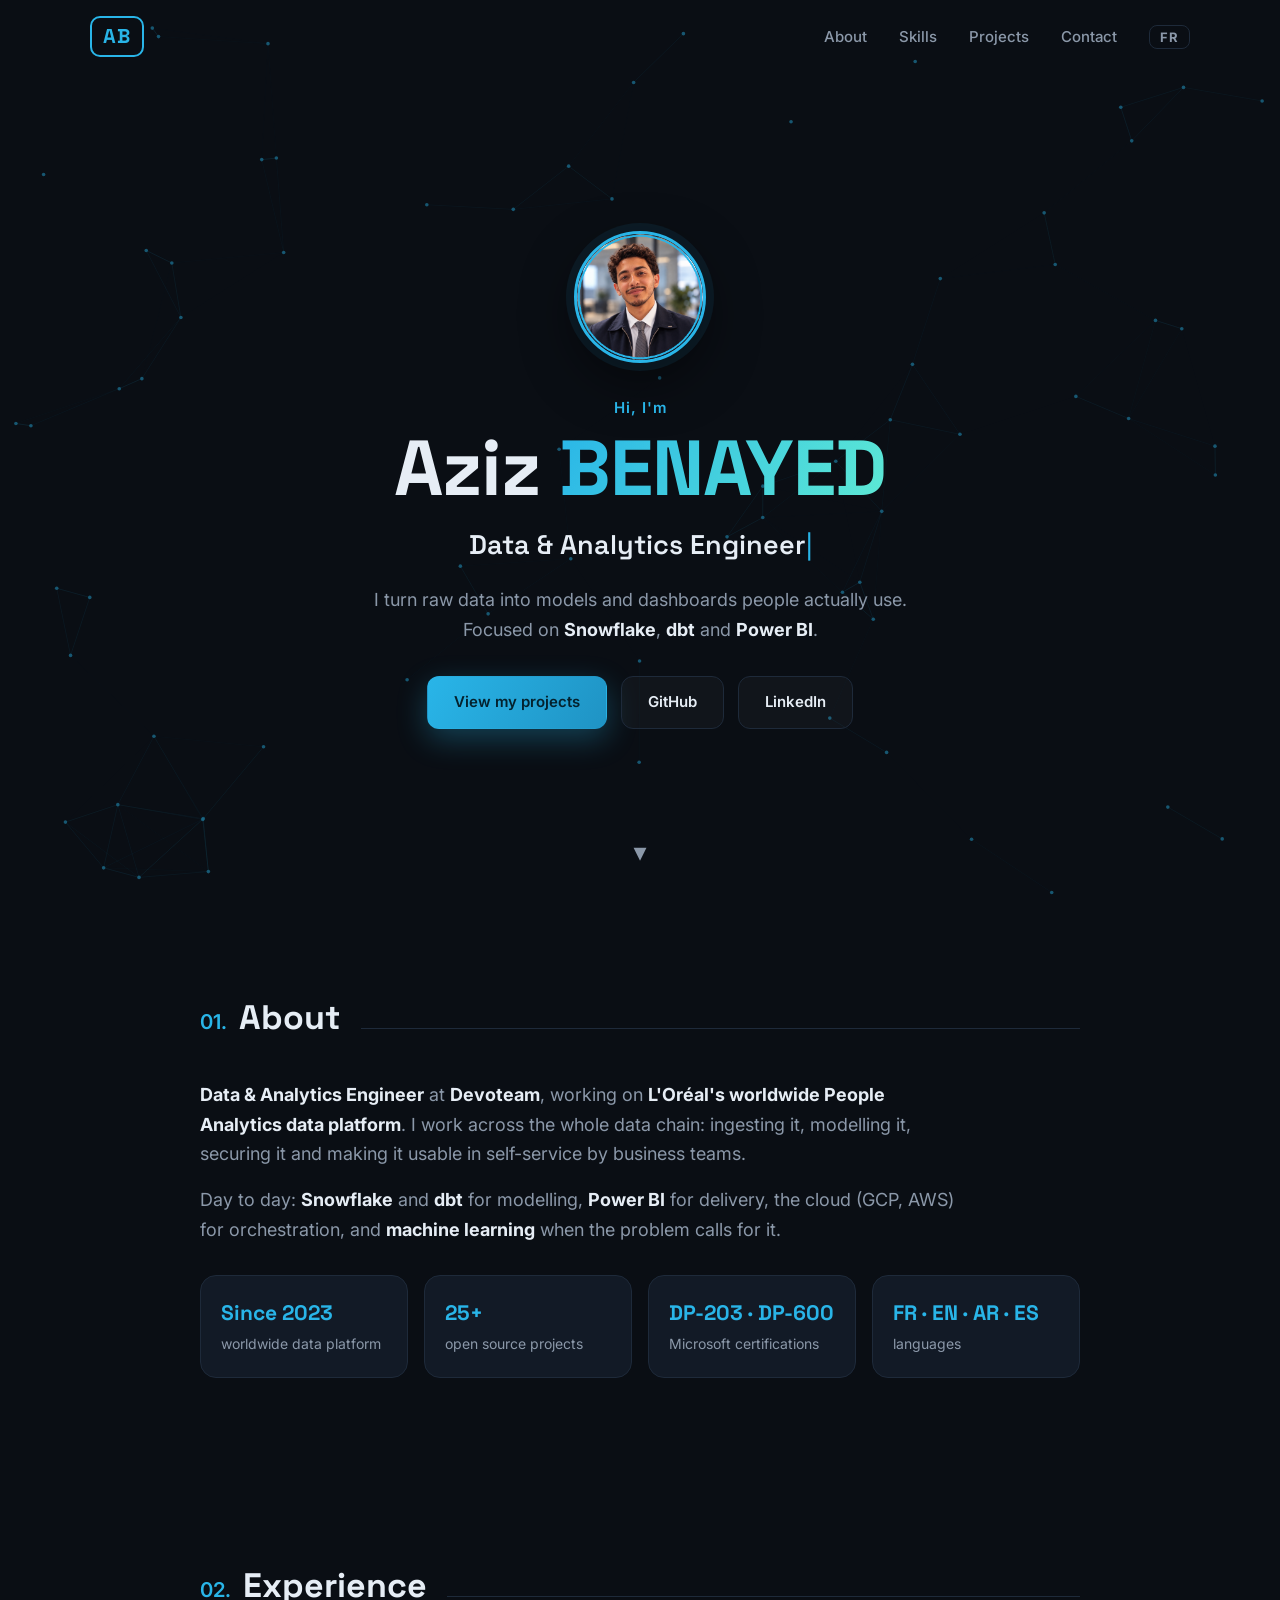
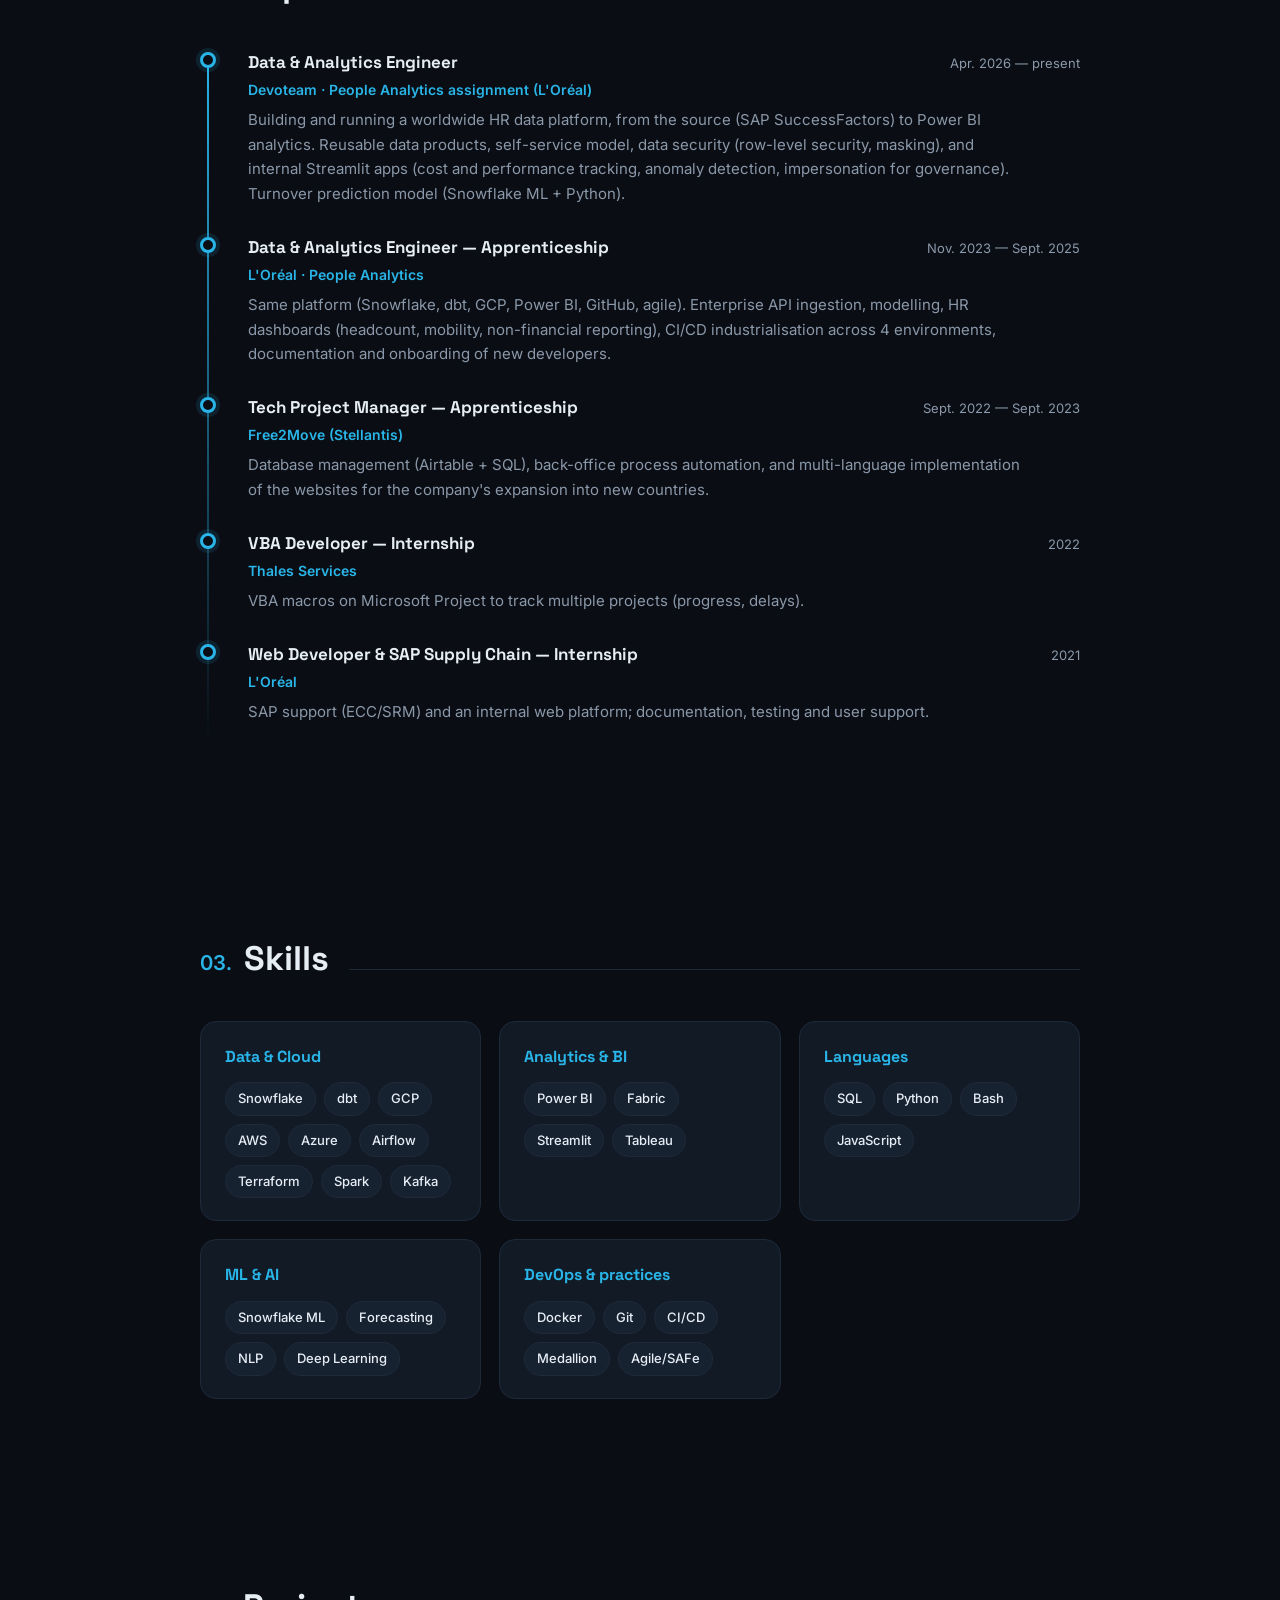
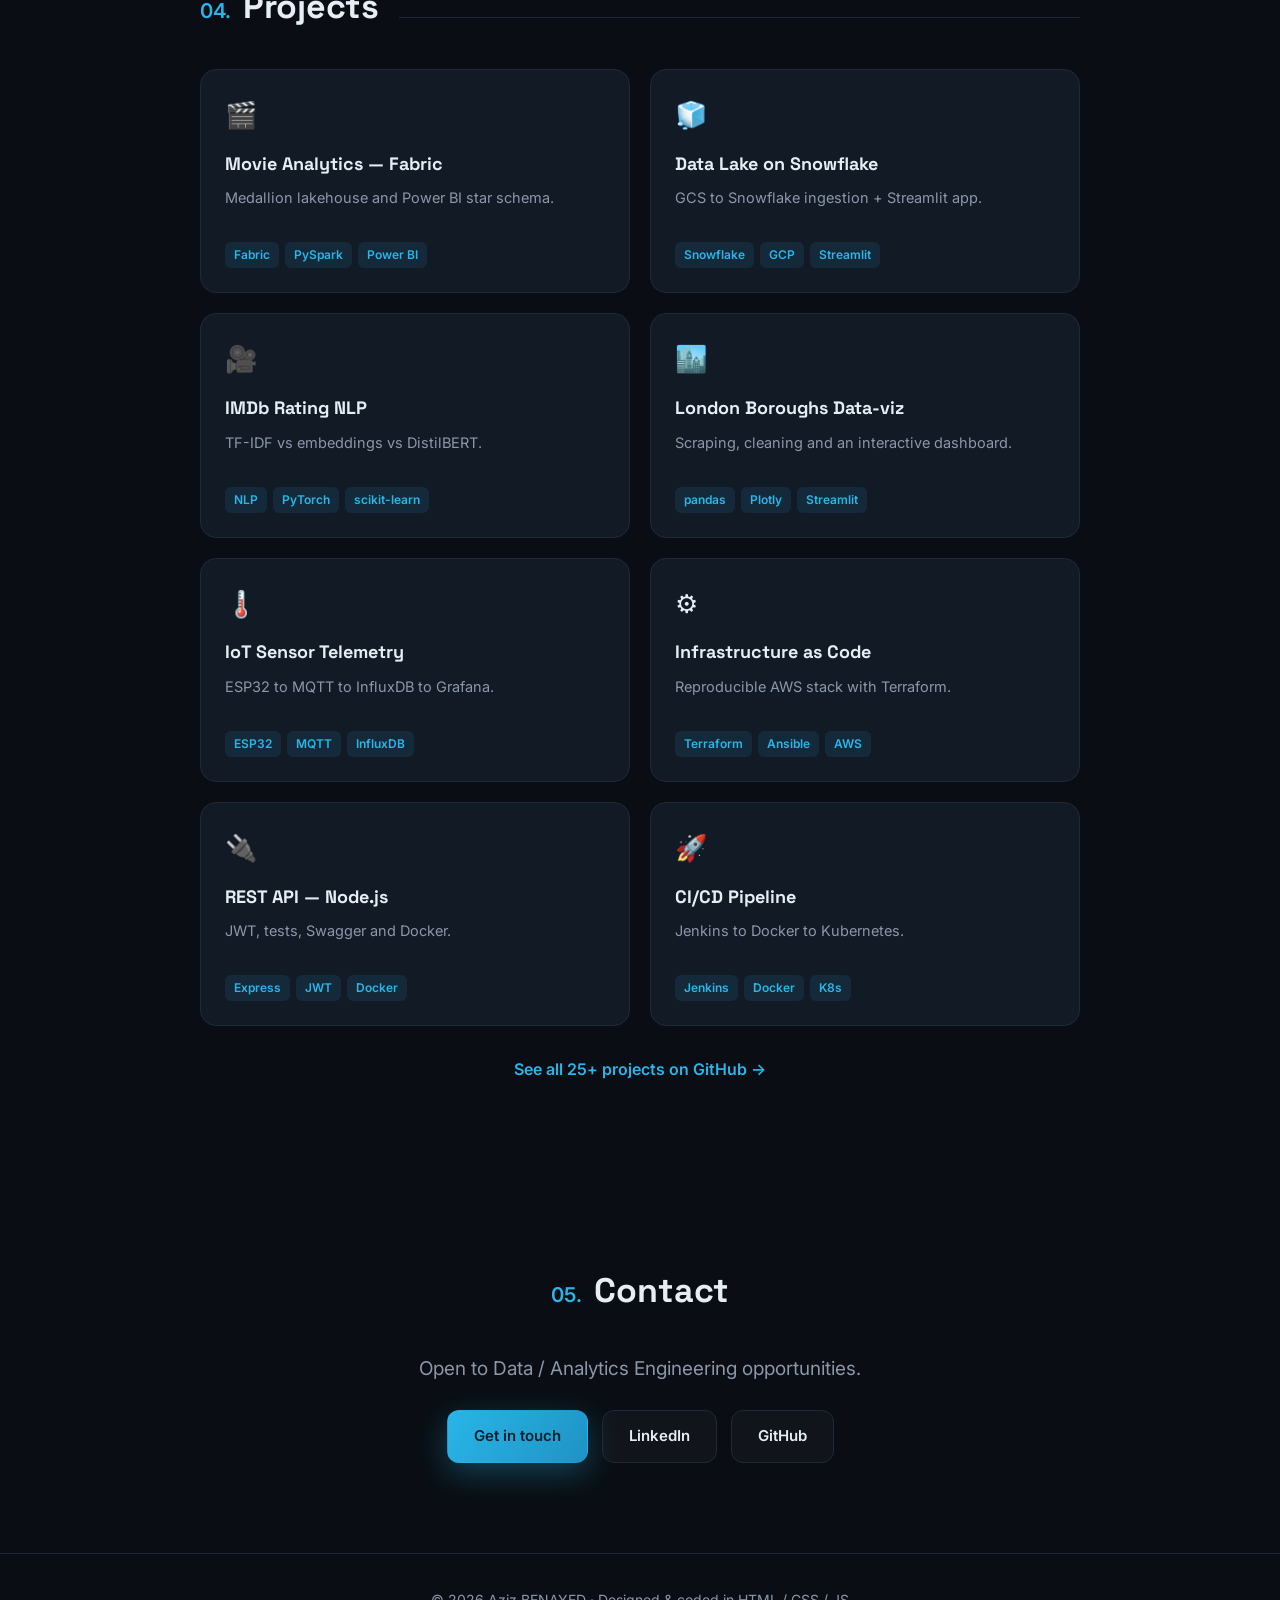
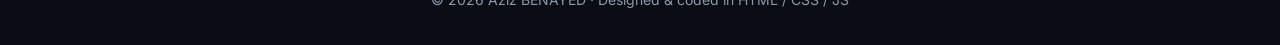
==== en.html @ 4dc09bcc "Add English version (en.html) with FR/EN toggle" ====
<!DOCTYPE html>
<html lang="en">
<head>
  <meta charset="utf-8" />
  <meta name="viewport" content="width=device-width, initial-scale=1" />
  <title>Aziz BENAYED — Data &amp; Analytics Engineer</title>
  <meta name="description" content="Aziz BENAYED, Data & Analytics Engineer. Snowflake, dbt and Power BI. Worldwide data platforms, analytics and machine learning." />
  <link rel="preconnect" href="https://fonts.googleapis.com" />
  <link rel="preconnect" href="https://fonts.gstatic.com" crossorigin />
  <link href="https://fonts.googleapis.com/css2?family=Space+Grotesk:wght@500;600;700&family=Inter:wght@400;500;600&display=swap" rel="stylesheet" />
  <link rel="stylesheet" href="style.css" />
</head>
<body>
  <canvas id="bg"></canvas>

  <header class="nav" id="nav">
    <a href="#top" class="brand">AB</a>
    <nav class="links">
      <a href="#about">About</a>
      <a href="#skills">Skills</a>
      <a href="#projects">Projects</a>
      <a href="#contact">Contact</a>
      <a href="index.html" class="lang">FR</a>
    </nav>
    <button class="burger" id="burger" aria-label="Menu"><span></span><span></span><span></span></button>
  </header>

  <main id="top">
    <!-- HERO -->
    <section class="hero">
      <div class="hero-inner reveal">
        <img class="avatar" src="assets/aziz.png" alt="Aziz BENAYED" />
        <p class="eyebrow">Hi, I'm</p>
        <h1 class="name">Aziz <span>BENAYED</span></h1>
        <h2 class="role"><span id="typed"></span><span class="caret">|</span></h2>
        <p class="tagline">I turn raw data into models and dashboards people actually use.<br/>Focused on <b>Snowflake</b>, <b>dbt</b> and <b>Power BI</b>.</p>
        <div class="cta">
          <a class="btn primary" href="#projects">View my projects</a>
          <a class="btn ghost" href="https://github.com/Aziz-ba" target="_blank" rel="noopener">GitHub</a>
          <a class="btn ghost" href="https://www.linkedin.com/in/aziz-benayed/" target="_blank" rel="noopener">LinkedIn</a>
        </div>
      </div>
      <a href="#about" class="scroll-cue" aria-label="Scroll">▾</a>
    </section>

    <!-- ABOUT -->
    <section id="about" class="block">
      <h3 class="section-title reveal"><span>01.</span> About</h3>
      <div class="about reveal">
        <p><b>Data &amp; Analytics Engineer</b> at <b>Devoteam</b>, working on <b>L'Oréal's worldwide People Analytics data platform</b>. I work across the whole data chain: ingesting it, modelling it, securing it and making it usable in self-service by business teams.</p>
        <p>Day to day: <b>Snowflake</b> and <b>dbt</b> for modelling, <b>Power BI</b> for delivery, the cloud (GCP, AWS) for orchestration, and <b>machine learning</b> when the problem calls for it.</p>
        <ul class="facts">
          <li><b>Since 2023</b><span>worldwide data platform</span></li>
          <li><b>25+</b><span>open source projects</span></li>
          <li><b>DP-203 · DP-600</b><span>Microsoft certifications</span></li>
          <li><b>FR · EN · AR · ES</b><span>languages</span></li>
        </ul>
      </div>
    </section>

    <!-- EXPERIENCE -->
    <section id="experience" class="block">
      <h3 class="section-title reveal"><span>02.</span> Experience</h3>
      <div class="timeline">
        <div class="tl-item reveal">
          <div class="tl-dot"></div>
          <div class="tl-head"><h4>Data &amp; Analytics Engineer</h4><span class="tl-date">Apr. 2026 — present</span></div>
          <div class="tl-org">Devoteam · People Analytics assignment (L'Oréal)</div>
          <p>Building and running a worldwide HR data platform, from the source (SAP SuccessFactors) to Power BI analytics. Reusable data products, self-service model, data security (row-level security, masking), and internal Streamlit apps (cost and performance tracking, anomaly detection, impersonation for governance). Turnover prediction model (Snowflake ML + Python).</p>
        </div>
        <div class="tl-item reveal">
          <div class="tl-dot"></div>
          <div class="tl-head"><h4>Data &amp; Analytics Engineer — Apprenticeship</h4><span class="tl-date">Nov. 2023 — Sept. 2025</span></div>
          <div class="tl-org">L'Oréal · People Analytics</div>
          <p>Same platform (Snowflake, dbt, GCP, Power BI, GitHub, agile). Enterprise API ingestion, modelling, HR dashboards (headcount, mobility, non-financial reporting), CI/CD industrialisation across 4 environments, documentation and onboarding of new developers.</p>
        </div>
        <div class="tl-item reveal">
          <div class="tl-dot"></div>
          <div class="tl-head"><h4>Tech Project Manager — Apprenticeship</h4><span class="tl-date">Sept. 2022 — Sept. 2023</span></div>
          <div class="tl-org">Free2Move (Stellantis)</div>
          <p>Database management (Airtable + SQL), back-office process automation, and multi-language implementation of the websites for the company's expansion into new countries.</p>
        </div>
        <div class="tl-item reveal">
          <div class="tl-dot"></div>
          <div class="tl-head"><h4>VBA Developer — Internship</h4><span class="tl-date">2022</span></div>
          <div class="tl-org">Thales Services</div>
          <p>VBA macros on Microsoft Project to track multiple projects (progress, delays).</p>
        </div>
        <div class="tl-item reveal">
          <div class="tl-dot"></div>
          <div class="tl-head"><h4>Web Developer &amp; SAP Supply Chain — Internship</h4><span class="tl-date">2021</span></div>
          <div class="tl-org">L'Oréal</div>
          <p>SAP support (ECC/SRM) and an internal web platform; documentation, testing and user support.</p>
        </div>
      </div>
    </section>

    <!-- SKILLS -->
    <section id="skills" class="block">
      <h3 class="section-title reveal"><span>03.</span> Skills</h3>
      <div class="skills">
        <div class="skill-card reveal">
          <h4>Data &amp; Cloud</h4>
          <div class="chips"><span>Snowflake</span><span>dbt</span><span>GCP</span><span>AWS</span><span>Azure</span><span>Airflow</span><span>Terraform</span><span>Spark</span><span>Kafka</span></div>
        </div>
        <div class="skill-card reveal">
          <h4>Analytics &amp; BI</h4>
          <div class="chips"><span>Power BI</span><span>Fabric</span><span>Streamlit</span><span>Tableau</span></div>
        </div>
        <div class="skill-card reveal">
          <h4>Languages</h4>
          <div class="chips"><span>SQL</span><span>Python</span><span>Bash</span><span>JavaScript</span></div>
        </div>
        <div class="skill-card reveal">
          <h4>ML &amp; AI</h4>
          <div class="chips"><span>Snowflake ML</span><span>Forecasting</span><span>NLP</span><span>Deep Learning</span></div>
        </div>
        <div class="skill-card reveal">
          <h4>DevOps &amp; practices</h4>
          <div class="chips"><span>Docker</span><span>Git</span><span>CI/CD</span><span>Medallion</span><span>Agile/SAFe</span></div>
        </div>
      </div>
    </section>

    <!-- PROJECTS -->
    <section id="projects" class="block">
      <h3 class="section-title reveal"><span>04.</span> Projects</h3>
      <div class="projects" id="projects-grid"></div>
      <p class="more reveal"><a href="https://github.com/Aziz-ba" target="_blank" rel="noopener">See all 25+ projects on GitHub →</a></p>
    </section>

    <!-- CONTACT -->
    <section id="contact" class="block contact">
      <h3 class="section-title reveal"><span>05.</span> Contact</h3>
      <div class="reveal">
        <p class="contact-lead">Open to Data / Analytics Engineering opportunities.</p>
        <div class="cta">
          <a class="btn primary" href="mailto:azizbenayed.pro@gmail.com">Get in touch</a>
          <a class="btn ghost" href="https://www.linkedin.com/in/aziz-benayed/" target="_blank" rel="noopener">LinkedIn</a>
          <a class="btn ghost" href="https://github.com/Aziz-ba" target="_blank" rel="noopener">GitHub</a>
        </div>
      </div>
    </section>
  </main>

  <footer>
    <p>© <span id="year"></span> Aziz BENAYED · Designed &amp; coded in HTML / CSS / JS</p>
  </footer>

  <script src="script.js"></script>
</body>
</html>
---- style.css ----
:root{
  --bg:#0a0e14;
  --bg2:#0e141f;
  --surface:#121a26;
  --surface2:#172231;
  --text:#e6edf5;
  --muted:#8b98a9;
  --accent:#29b5e8;
  --accent2:#5eead4;
  --line:#1e2a3a;
  --radius:16px;
}
*{box-sizing:border-box;margin:0;padding:0}
html{scroll-behavior:smooth}
body{
  font-family:"Inter",system-ui,sans-serif;
  background:var(--bg);
  color:var(--text);
  line-height:1.65;
  overflow-x:hidden;
}
a{color:inherit;text-decoration:none}
canvas#bg{position:fixed;inset:0;width:100%;height:100%;z-index:0;opacity:.55}
main,.nav,footer{position:relative;z-index:2}

/* NAV */
.nav{
  position:fixed;top:0;left:0;right:0;z-index:50;
  display:flex;align-items:center;justify-content:space-between;
  padding:16px 7vw;
  transition:background .3s,backdrop-filter .3s,padding .3s;
}
.nav.scrolled{background:rgba(10,14,20,.8);backdrop-filter:blur(12px);border-bottom:1px solid var(--line);padding:11px 7vw}
.brand{
  font-family:"Space Grotesk";font-weight:700;font-size:20px;color:var(--accent);
  border:2px solid var(--accent);border-radius:10px;padding:2px 11px;letter-spacing:1px;
}
.links a{margin-left:28px;color:var(--muted);font-weight:500;font-size:15px;transition:color .2s;position:relative}
.links a:hover{color:var(--accent)}
.links a::after{content:"";position:absolute;left:0;bottom:-4px;width:0;height:2px;background:var(--accent);transition:width .25s}
.links a:hover::after{width:100%}
.links a.lang{border:1px solid var(--line);border-radius:8px;padding:3px 10px;font-weight:700;font-size:13px;letter-spacing:1px}
.links a.lang:hover{border-color:var(--accent);color:var(--accent)}
.links a.lang::after{display:none}
.burger{display:none;background:none;border:0;cursor:pointer;flex-direction:column;gap:5px;padding:6px}
.burger span{width:24px;height:2px;background:var(--text);border-radius:2px;transition:.3s}

/* HERO */
.hero{min-height:100vh;display:flex;flex-direction:column;align-items:center;justify-content:center;text-align:center;padding:120px 7vw 60px;position:relative}
.hero-inner{max-width:760px}
.avatar{
  width:132px;height:132px;border-radius:50%;object-fit:cover;
  border:3px solid var(--accent);margin-bottom:26px;
  box-shadow:0 0 0 8px rgba(41,181,232,.08),0 18px 50px rgba(0,0,0,.5);
  animation:float 5s ease-in-out infinite;
}
@keyframes float{0%,100%{transform:translateY(0)}50%{transform:translateY(-9px)}}
.eyebrow{color:var(--accent);font-weight:600;letter-spacing:1px;margin-bottom:8px;font-size:15px}
.name{font-family:"Space Grotesk";font-size:clamp(42px,8vw,78px);line-height:1.02;font-weight:700;letter-spacing:-1px}
.name span{background:linear-gradient(120deg,var(--accent),var(--accent2));-webkit-background-clip:text;background-clip:text;color:transparent}
.role{font-family:"Space Grotesk";font-size:clamp(18px,3.4vw,27px);color:var(--text);font-weight:600;margin:14px 0 18px;min-height:1.4em}
.caret{color:var(--accent);animation:blink 1s step-end infinite;font-weight:400}
@keyframes blink{50%{opacity:0}}
.tagline{color:var(--muted);font-size:18px;max-width:600px;margin:0 auto 32px}
.tagline b{color:var(--text)}
.cta{display:flex;gap:14px;justify-content:center;flex-wrap:wrap}
.btn{padding:13px 26px;border-radius:12px;font-weight:600;font-size:15px;border:1px solid var(--line);transition:transform .18s,box-shadow .25s,background .2s,border-color .2s;cursor:pointer}
.btn:hover{transform:translateY(-3px)}
.btn.primary{background:linear-gradient(120deg,var(--accent),#1f93c4);color:#04222e;border-color:transparent;box-shadow:0 10px 30px rgba(41,181,232,.3)}
.btn.primary:hover{box-shadow:0 14px 38px rgba(41,181,232,.45)}
.btn.ghost{background:rgba(255,255,255,.03);color:var(--text)}
.btn.ghost:hover{border-color:var(--accent);color:var(--accent)}
.scroll-cue{position:absolute;bottom:26px;left:50%;transform:translateX(-50%);color:var(--muted);font-size:26px;animation:bob 1.8s infinite}
@keyframes bob{0%,100%{transform:translate(-50%,0)}50%{transform:translate(-50%,8px)}}

/* BLOCKS */
.block{max-width:1060px;margin:0 auto;padding:90px 7vw}
.section-title{font-family:"Space Grotesk";font-size:clamp(26px,4vw,34px);font-weight:700;margin-bottom:34px;display:flex;align-items:baseline;gap:12px}
.section-title span{color:var(--accent);font-size:.6em;font-family:"Inter";font-weight:600}
.section-title::after{content:"";flex:1;height:1px;background:var(--line);margin-left:8px}

/* ABOUT */
.about p{color:var(--muted);font-size:18px;max-width:760px;margin-bottom:16px}
.about b{color:var(--text)}
.facts{list-style:none;display:grid;grid-template-columns:repeat(auto-fit,minmax(170px,1fr));gap:16px;margin-top:30px}
.facts li{background:var(--surface);border:1px solid var(--line);border-radius:var(--radius);padding:20px}
.facts b{display:block;font-family:"Space Grotesk";font-size:21px;color:var(--accent)}
.facts span{color:var(--muted);font-size:14px}

/* SKILLS */
.skills{display:grid;grid-template-columns:repeat(auto-fit,minmax(260px,1fr));gap:18px}
.skill-card{background:var(--surface);border:1px solid var(--line);border-radius:var(--radius);padding:22px 24px;transition:transform .2s,border-color .2s}
.skill-card:hover{transform:translateY(-5px);border-color:rgba(41,181,232,.5)}
.skill-card h4{font-family:"Space Grotesk";color:var(--accent);margin-bottom:12px;font-size:16px}
.chips{display:flex;flex-wrap:wrap;gap:8px}
.chips span{background:var(--surface2);border:1px solid var(--line);color:var(--text);padding:5px 12px;border-radius:999px;font-size:13px;font-weight:500;transition:background .2s,color .2s}
.chips span:hover{background:var(--accent);color:#04222e}

/* PROJECTS */
.projects{display:grid;grid-template-columns:repeat(auto-fill,minmax(300px,1fr));gap:20px}

/* TIMELINE */
.timeline{position:relative;padding-left:28px}
.timeline::before{content:"";position:absolute;left:7px;top:6px;bottom:6px;width:2px;background:linear-gradient(var(--accent),transparent)}
.tl-item{position:relative;padding:0 0 26px 20px}
.tl-dot{position:absolute;left:-28px;top:4px;width:16px;height:16px;border-radius:50%;background:var(--bg);border:3px solid var(--accent);box-shadow:0 0 0 4px rgba(41,181,232,.12)}
.tl-head{display:flex;align-items:baseline;justify-content:space-between;gap:10px;flex-wrap:wrap}
.tl-head h4{font-family:"Space Grotesk";font-size:17px}
.tl-date{color:var(--muted);font-size:13px;white-space:nowrap}
.tl-org{color:var(--accent);font-weight:600;font-size:14px;margin:2px 0 7px}
.tl-item p{color:var(--muted);font-size:15px;max-width:780px}
.proj{
  display:block;background:var(--surface);border:1px solid var(--line);border-radius:var(--radius);
  padding:24px;transition:transform .2s,border-color .25s,box-shadow .3s;position:relative;overflow:hidden;
}
.proj::before{content:"";position:absolute;inset:0;background:radial-gradient(400px circle at var(--mx,50%) var(--my,0%),rgba(41,181,232,.12),transparent 40%);opacity:0;transition:opacity .3s}
.proj:hover::before{opacity:1}
.proj:hover{transform:translateY(-6px);border-color:rgba(41,181,232,.55);box-shadow:0 20px 50px rgba(0,0,0,.45)}
.proj .ico{font-size:26px;margin-bottom:12px}
.proj h4{font-family:"Space Grotesk";font-size:18px;margin-bottom:8px}
.proj p{color:var(--muted);font-size:14.5px;margin-bottom:14px;min-height:42px}
.proj .tags{display:flex;flex-wrap:wrap;gap:6px}
.proj .tags span{color:var(--accent);font-size:12px;font-weight:600;background:rgba(41,181,232,.1);padding:3px 9px;border-radius:6px}
.more{text-align:center;margin-top:30px}
.more a{color:var(--accent);font-weight:600}

/* CONTACT */
.contact{text-align:center}
.contact .section-title{justify-content:center}
.contact .section-title::after{display:none}
.contact-lead{color:var(--muted);font-size:19px;margin-bottom:26px}
.contact .cta{justify-content:center}

footer{text-align:center;padding:34px 7vw;color:var(--muted);font-size:14px;border-top:1px solid var(--line)}

/* REVEAL */
.reveal{opacity:0;transform:translateY(26px);transition:opacity .7s cubic-bezier(.2,.7,.2,1),transform .7s cubic-bezier(.2,.7,.2,1)}
.reveal.in{opacity:1;transform:none}

@media(max-width:720px){
  .links{position:fixed;inset:0 0 auto 0;top:0;flex-direction:column;background:rgba(10,14,20,.97);backdrop-filter:blur(14px);padding:90px 7vw 30px;gap:6px;transform:translateY(-110%);transition:transform .35s;border-bottom:1px solid var(--line)}
  .links.open{transform:none}
  .links a{margin:12px 0;font-size:19px}
  .burger{display:flex;z-index:60}
  .burger.x span:nth-child(1){transform:translateY(7px) rotate(45deg)}
  .burger.x span:nth-child(2){opacity:0}
  .burger.x span:nth-child(3){transform:translateY(-7px) rotate(-45deg)}
}
@media(prefers-reduced-motion:reduce){*{animation:none!important;transition:none!important}.reveal{opacity:1;transform:none}}
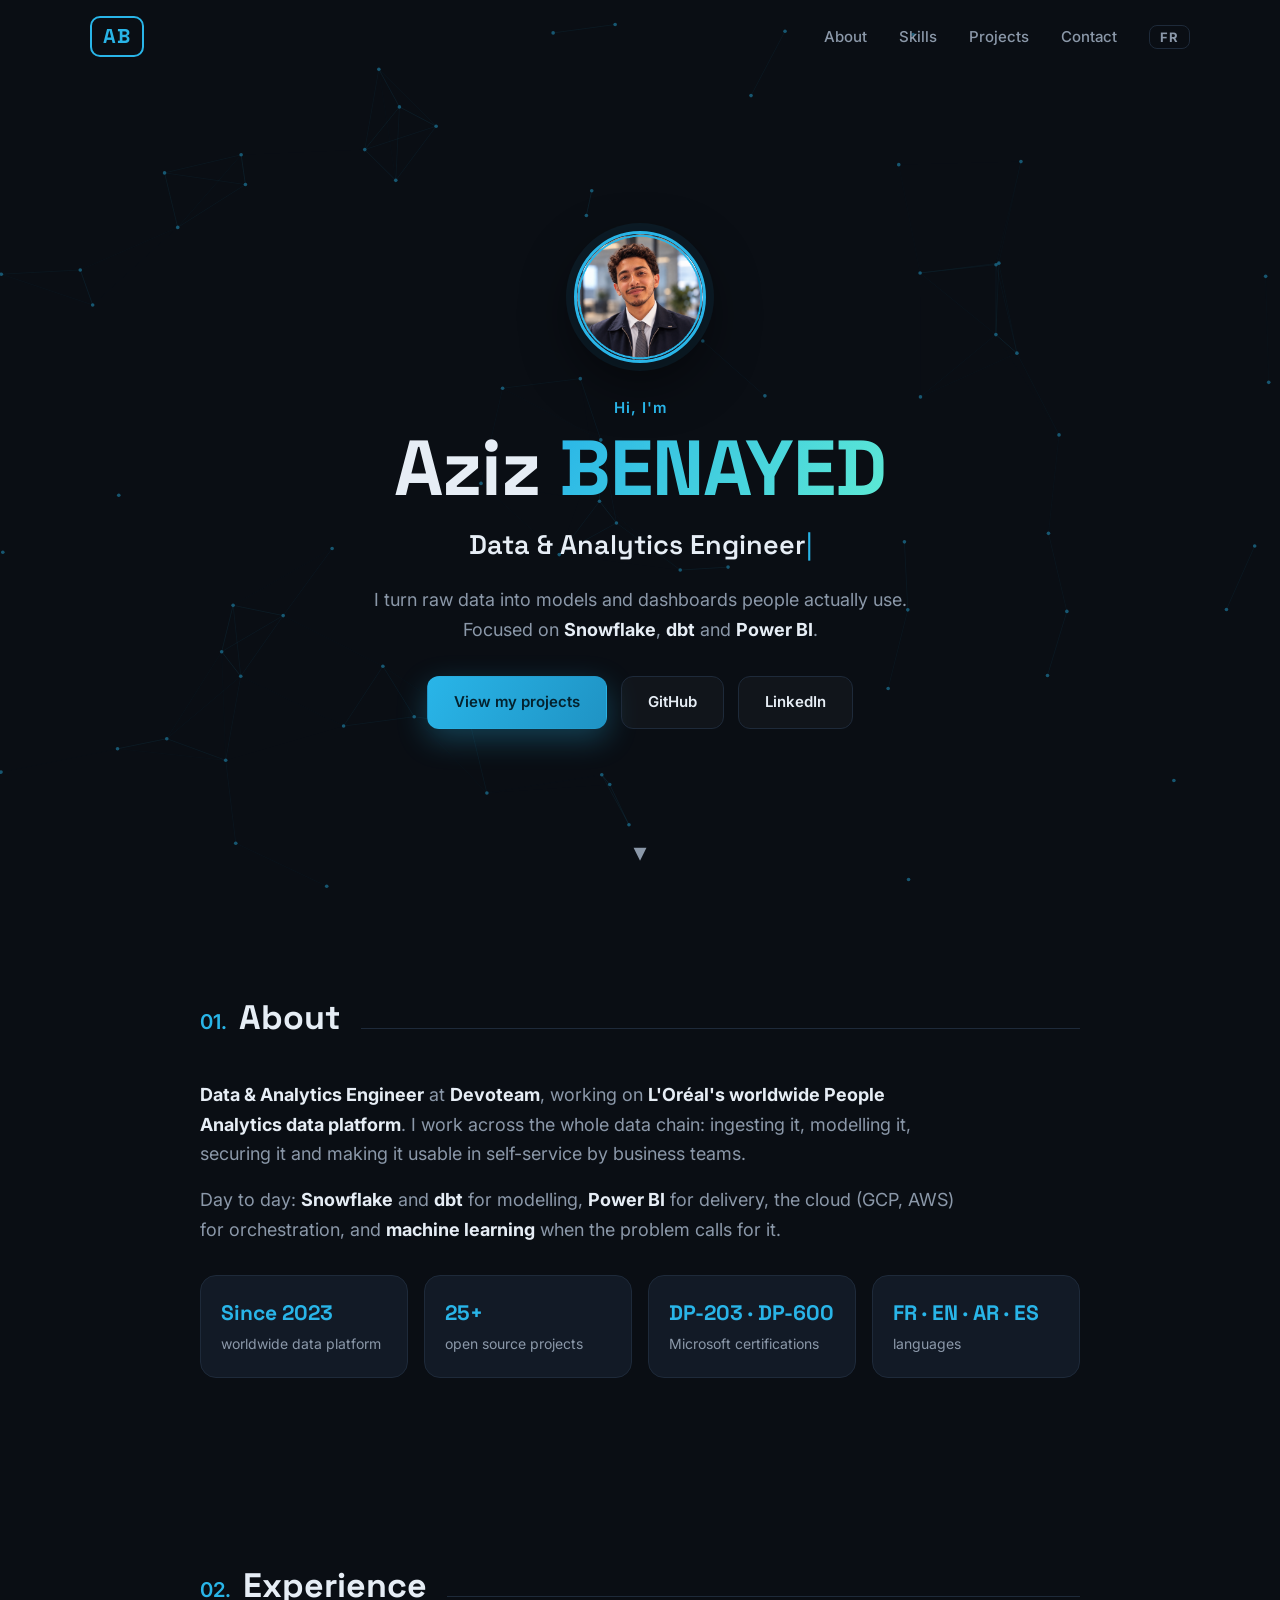
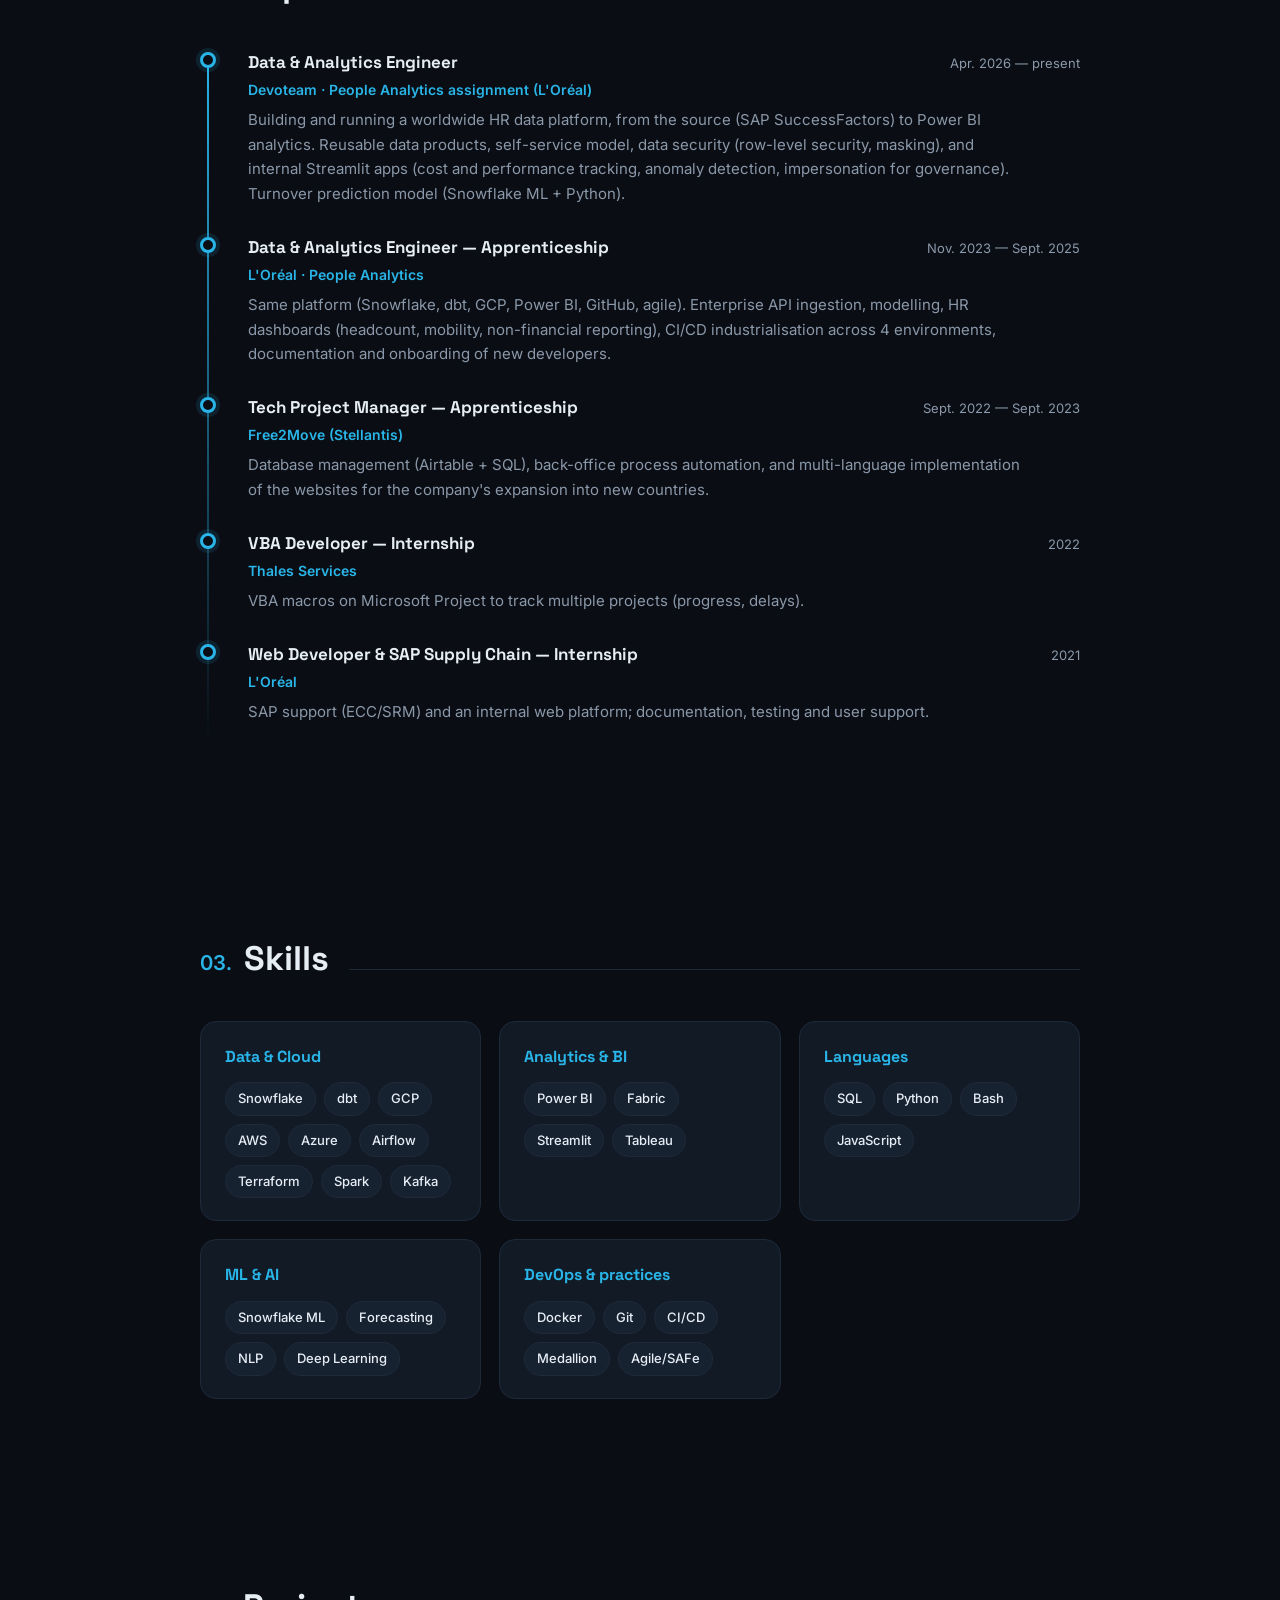
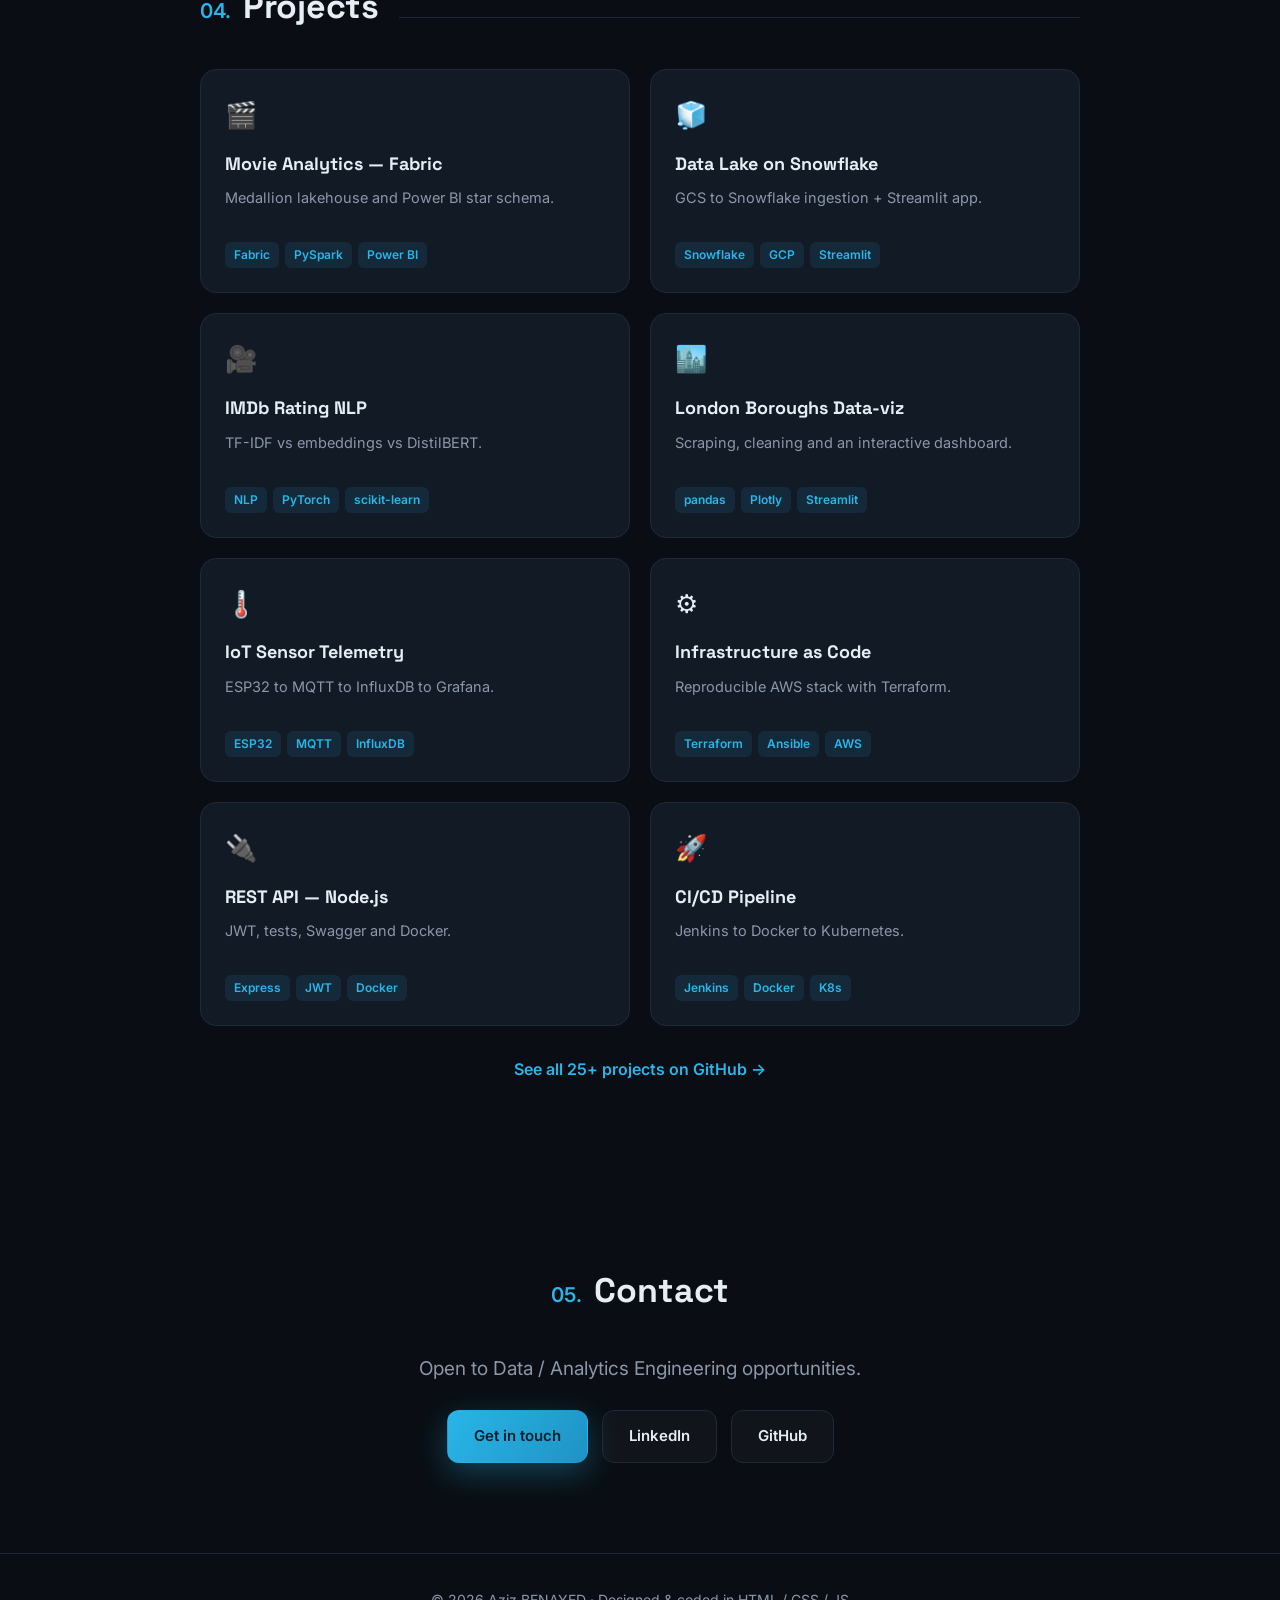
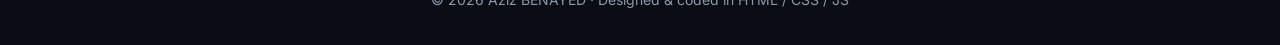
==== commit 4bba0f91: "Cache-bust script.js so language detection is always fresh" ====
--- a/en.html
+++ b/en.html
@@ -147,6 +147,6 @@
     <p>© <span id="year"></span> Aziz BENAYED · Designed &amp; coded in HTML / CSS / JS</p>
   </footer>
 
-  <script src="script.js"></script>
+  <script src="script.js?v=2"></script>
 </body>
 </html>
